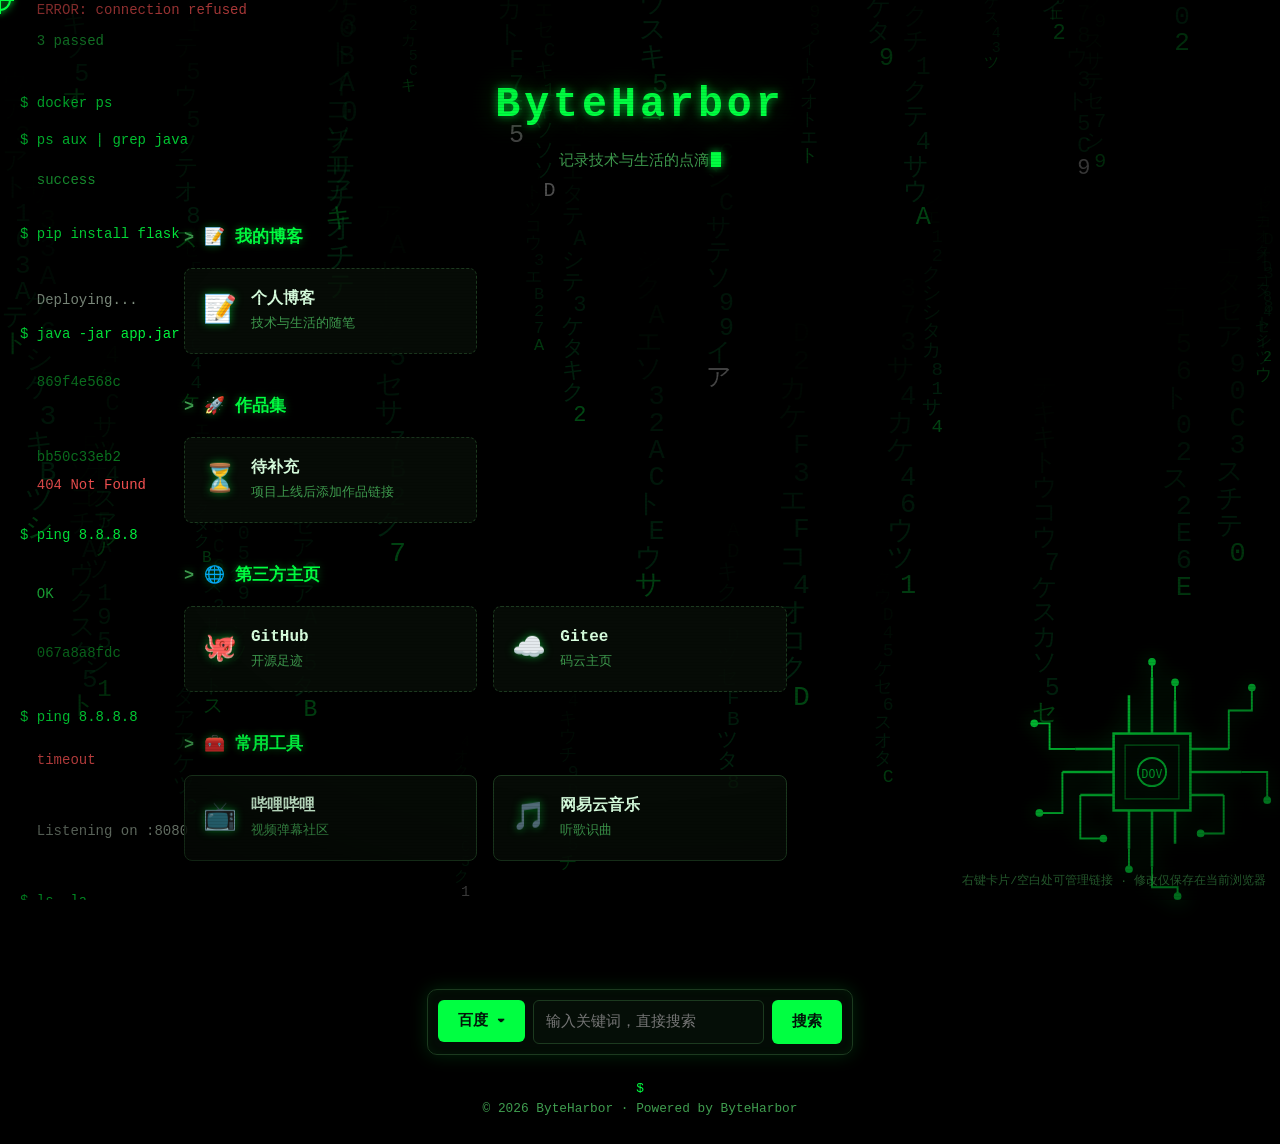
==== index.html @ 2bb4c57e "feat: ByteHarbor 黑客风个人主页导航站" ====
<!DOCTYPE html>
<html lang="zh-CN">
<head>
  <meta charset="UTF-8">
  <meta name="viewport" content="width=device-width, initial-scale=1.0">
  <title>ByteHarbor 的主页</title>
  <meta name="description" content="ByteHarbor 的个人主页：博客、作品集与常用链接导航">
  <meta name="theme-color" content="#000000">
  <meta property="og:title" content="ByteHarbor 的主页">
  <meta property="og:description" content="个人导航站：博客、作品集与常用链接">
  <meta property="og:type" content="website">
  <link rel="icon" href="data:image/svg+xml,%3Csvg xmlns='http://www.w3.org/2000/svg' viewBox='0 0 16 16'%3E%3Crect width='16' height='16' fill='%23000'/%3E%3Ctext x='3' y='12' font-family='monospace' font-size='12' fill='%2300ff41'%3E%26gt;%3C/text%3E%3C/svg%3E">
  <link rel="stylesheet" href="css/style.css">
</head>
<body>
  <header class="site-header">
    <h1 id="site-name">ByteHarbor</h1>
    <p id="site-subtitle">记录技术与生活的点滴</p>
  </header>

  <main id="groups" class="groups"></main>

  <img id="hacker-face" src="assets/circuit.svg" alt="">

  <footer class="site-footer">
    <p id="footer-text"></p>
  </footer>

  <script src="js/links.js"></script>
  <script src="js/manage.js"></script>
  <script src="js/cursor.js"></script>
  <script src="js/rain.js"></script>
  <script src="js/main.js"></script>
</body>
</html>
---- css/style.css ----
* {
  margin: 0;
  padding: 0;
  box-sizing: border-box;
}

:root {
  --bg: #000;
  --bg-card: rgba(8, 14, 8, 0.85);
  --bg-card-hover: rgba(12, 22, 12, 0.95);
  --border: #1c3a1f;
  --text: #b8ffc4;
  --text-dim: #3f9d4f;
  --accent: #00ff41;
}

body {
  background: #000;
  color: var(--text);
  font-family: "Consolas", "Courier New", "PingFang SC", monospace;
  line-height: 1.6;
  min-height: 100vh;
  display: flex;
  flex-direction: column;
  overflow-x: hidden;
}

/* ===== CRT 扫描线 + 暗角 ===== */
body::before {
  content: "";
  position: fixed;
  inset: 0;
  z-index: 200;
  pointer-events: none;
  background: repeating-linear-gradient(
    to bottom,
    rgba(0, 0, 0, 0) 0px,
    rgba(0, 0, 0, 0) 2px,
    rgba(0, 0, 0, 0.18) 3px
  );
}

body::after {
  content: "";
  position: fixed;
  inset: 0;
  z-index: 200;
  pointer-events: none;
  background: radial-gradient(ellipse at center, rgba(0, 0, 0, 0) 55%, rgba(0, 0, 0, 0.55) 100%);
}

::selection {
  background: var(--accent);
  color: #000;
}

/* ===== 滚动条 ===== */
::-webkit-scrollbar {
  width: 10px;
}

::-webkit-scrollbar-track {
  background: #000;
}

::-webkit-scrollbar-thumb {
  background: #17351b;
  border-radius: 5px;
}

::-webkit-scrollbar-thumb:hover {
  background: #1f4a25;
}

/* ===== 代码雨画布（雨 + 日志流双层） ===== */
#rain,
#log {
  position: fixed;
  top: 0;
  left: 0;
  z-index: -2;
}

/* ===== 头部 ===== */
.site-header {
  text-align: center;
  padding: 72px 20px 36px;
}

.site-header h1 {
  font-size: 2.6rem;
  letter-spacing: 4px;
  color: var(--accent);
  text-shadow: 0 0 10px rgba(0, 255, 65, 0.6), 0 0 30px rgba(0, 255, 65, 0.3);
}

.site-header p {
  color: var(--text-dim);
  margin-top: 10px;
  font-size: 0.95rem;
}

/* 终端闪烁光标 */
.cursor {
  display: inline-block;
  width: 0.6em;
  height: 1em;
  margin-left: 2px;
  vertical-align: -0.15em;
  background: var(--accent);
  box-shadow: 0 0 8px rgba(0, 255, 65, 0.8);
  animation: blink 1s steps(1) infinite;
}

@keyframes blink {
  50% {
    opacity: 0;
  }
}

/* 用户偏好减少动态效果时：关闪烁、去扫描线 */
@media (prefers-reduced-motion: reduce) {
  .cursor {
    animation: none;
    opacity: 1;
  }

  body::before {
    display: none;
  }

  .card,
  .card:hover {
    transition: none;
    transform: none;
  }
}

/* ===== 分组容器 ===== */
.groups {
  flex: 1;
  max-width: 960px;
  margin: 0 auto;
  padding: 16px 24px 48px;
  width: 100%;
}

.group {
  margin-bottom: 40px;
}

.group-title {
  font-size: 1.05rem;
  margin-bottom: 16px;
  color: var(--accent);
  font-weight: 600;
  text-shadow: 0 0 8px rgba(0, 255, 65, 0.4);
}

.group-title::before {
  content: "> ";
  color: var(--text-dim);
}

/* ===== 卡片网格 ===== */
.card-grid {
  display: grid;
  grid-template-columns: repeat(auto-fill, minmax(240px, 1fr));
  gap: 16px;
}

.card {
  display: flex;
  align-items: center;
  gap: 14px;
  padding: 18px;
  background: var(--bg-card);
  border: 1px solid var(--border);
  border-radius: 8px;
  text-decoration: none;
  color: inherit;
  transition: transform 0.15s ease, background 0.15s ease, border-color 0.15s ease,
    box-shadow 0.15s ease;
}

.card:hover {
  background: var(--bg-card-hover);
  border-color: var(--accent);
  box-shadow: 0 0 14px rgba(0, 255, 65, 0.35), inset 0 0 8px rgba(0, 255, 65, 0.08);
  transform: translateY(-2px);
}

.card-placeholder {
  border-style: dashed;
  cursor: default;
}

.card-placeholder:hover {
  background: var(--bg-card);
  border-color: var(--border);
  box-shadow: none;
  transform: none;
}

.card-icon {
  font-size: 1.7rem;
  flex-shrink: 0;
  filter: drop-shadow(0 0 4px rgba(0, 255, 65, 0.5));
}

.card-body {
  display: flex;
  flex-direction: column;
  min-width: 0;
}

.card-title {
  font-size: 1rem;
  font-weight: 600;
  color: #d8ffdf;
}

.card:hover .card-title {
  color: var(--accent);
}

.card-desc {
  font-size: 0.8rem;
  color: var(--text-dim);
  margin-top: 2px;
  overflow: hidden;
  text-overflow: ellipsis;
  white-space: nowrap;
}

/* ===== 全局搜索框（页脚上方，居中） ===== */
#global-search {
  display: flex;
  gap: 8px;
  width: calc(100vw / 3);
  min-width: 320px;
  max-width: calc(100vw - 32px);
  margin: 40px auto 0;
  padding: 10px;
  background: rgba(4, 14, 7, 0.85);
  border: 1px solid var(--border);
  border-radius: 10px;
  box-shadow: 0 0 18px rgba(0, 255, 65, 0.15), inset 0 0 10px rgba(0, 255, 65, 0.05);
  backdrop-filter: blur(6px);
}

#global-search input {
  flex: 1;
  min-width: 0;
  padding: 9px 12px;
  font: inherit;
  font-size: 0.95rem;
  color: var(--text);
  background: #050e07;
  border: 1px solid var(--border);
  border-radius: 6px;
  outline: none;
  transition: border-color 0.15s ease, box-shadow 0.15s ease;
}

#global-search input:focus {
  border-color: var(--accent);
  box-shadow: 0 0 10px rgba(0, 255, 65, 0.3);
}

#global-search button {
  flex-shrink: 0;
  padding: 9px 20px;
  font: inherit;
  font-size: 0.95rem;
  font-weight: 600;
  color: #02150a;
  background: var(--accent);
  border: none;
  border-radius: 6px;
  cursor: pointer;
  transition: filter 0.15s ease, transform 0.15s ease;
}

#global-search button:hover {
  filter: brightness(1.2);
  transform: translateY(-1px);
}

#global-search button:active {
  transform: translateY(0);
}

/* ===== 引擎选择器（自定义下拉，弹出列表可完全定制） ===== */
.engine-select {
  position: relative;
  flex-shrink: 0;
}

.engine-btn {
  display: flex;
  align-items: center;
  gap: 4px;
  padding: 8px 10px;
  font: inherit;
  font-size: 0.9rem;
  color: var(--text);
  background: #050e07;
  border: 1px solid var(--border);
  border-radius: 6px;
  cursor: pointer;
  white-space: nowrap;
  transition: border-color 0.15s ease, color 0.15s ease, box-shadow 0.15s ease;
}

.engine-btn:hover,
.engine-select.open .engine-btn {
  border-color: var(--accent);
  color: var(--accent);
  box-shadow: 0 0 10px rgba(0, 255, 65, 0.3);
}

.engine-panel {
  position: absolute;
  bottom: calc(100% + 6px);
  left: 0;
  min-width: 100%;
  max-height: 260px;
  overflow-y: auto;
  margin: 0;
  padding: 6px;
  list-style: none;
  background: rgba(5, 12, 6, 0.97);
  border: 1px solid var(--border);
  border-radius: 8px;
  box-shadow: 0 6px 24px rgba(0, 0, 0, 0.7), 0 0 12px rgba(0, 255, 65, 0.15);
  backdrop-filter: blur(6px);
  display: none;
  z-index: 1000;
}

.engine-panel.open {
  display: block;
}

.engine-opt {
  padding: 7px 10px;
  font-size: 0.9rem;
  color: var(--text);
  border-radius: 5px;
  cursor: pointer;
  white-space: nowrap;
  transition: background 0.12s ease, color 0.12s ease;
}

.engine-opt:hover {
  background: rgba(0, 255, 65, 0.12);
  color: var(--accent);
}

.engine-opt.active {
  color: var(--accent);
  font-weight: 600;
}

.engine-opt.active::before {
  content: "> ";
  color: var(--text-dim);
}

.engine-panel::-webkit-scrollbar {
  width: 8px;
}

.engine-panel::-webkit-scrollbar-thumb {
  background: #17351b;
  border-radius: 4px;
}

@media (max-width: 600px) {
  #global-search {
    margin: 28px 16px 0;
    width: auto;
  }
}

/* ===== 页脚 ===== */
.site-footer {
  text-align: center;
  padding: 24px;
  color: var(--text-dim);
  font-size: 0.8rem;
}

.site-footer::before {
  content: "$ ";
  color: var(--accent);
}

/* ===== 电路芯片水印（右侧 1/3，呼吸渐隐渐显） ===== */
#hacker-face {
  position: fixed;
  right: 0;
  bottom: 0;
  z-index: -1;
  width: 20vw;
  height: auto;
  pointer-events: none;
  filter: drop-shadow(0 0 10px rgba(0, 255, 65, 0.4));
  animation: breathe 8s ease-in-out infinite;
}

@keyframes breathe {
  0%, 100% {
    opacity: 0;
  }
  50% {
    opacity: 0.28;
  }
}

@media (prefers-reduced-motion: reduce) {
  #hacker-face {
    animation: none;
    opacity: 0.25;
  }
}

@media (max-width: 600px) {
  #hacker-face {
    width: 220px;
    right: -40px;
    bottom: -40px;
  }
}

/* ===== 响应式 ===== */
@media (max-width: 600px) {
  .site-header {
    padding-top: 44px;
  }

  .site-header h1 {
    font-size: 2rem;
  }

  .card-grid {
    grid-template-columns: 1fr;
  }
}

/* ===== 右键管理菜单 ===== */
#ctx-menu {
  position: fixed;
  z-index: 9999;
  min-width: 180px;
  padding: 6px;
  background: rgba(5, 12, 6, 0.97);
  border: 1px solid var(--border);
  border-radius: 8px;
  box-shadow: 0 6px 24px rgba(0, 0, 0, 0.7), 0 0 12px rgba(0, 255, 65, 0.15);
  backdrop-filter: blur(6px);
  display: none;
}

.ctx-item {
  display: flex;
  align-items: center;
  gap: 8px;
  padding: 8px 12px;
  font-size: 0.9rem;
  color: var(--text);
  border-radius: 5px;
  cursor: pointer;
  user-select: none;
}

.ctx-item:hover {
  background: rgba(0, 255, 65, 0.12);
  color: var(--accent);
}

.ctx-item.ctx-danger:hover {
  background: rgba(255, 60, 60, 0.12);
  color: #ff6b6b;
}

.ctx-icon {
  width: 20px;
  text-align: center;
}

.ctx-sep {
  height: 1px;
  background: var(--border);
  margin: 5px 8px;
}

/* 终端风菜单头部（屏幕两侧彩蛋菜单） */
.ctx-header {
  padding: 6px 12px 8px;
  margin-bottom: 4px;
  font-size: 0.78rem;
  color: var(--accent);
  border-bottom: 1px solid var(--border);
  user-select: none;
  white-space: nowrap;
}

/* ===== 编辑模态框 ===== */
#edit-modal {
  position: fixed;
  inset: 0;
  z-index: 10000;
  display: none;
  align-items: center;
  justify-content: center;
  background: rgba(0, 0, 0, 0.65);
  backdrop-filter: blur(3px);
}

#edit-modal.open {
  display: flex;
}

.modal-card {
  width: 420px;
  max-width: calc(100vw - 32px);
  padding: 22px;
  background: rgba(6, 14, 8, 0.98);
  border: 1px solid var(--border);
  border-radius: 10px;
  box-shadow: 0 0 24px rgba(0, 255, 65, 0.2);
}

.modal-card h3 {
  margin-bottom: 16px;
  font-size: 1.1rem;
  color: var(--accent);
  text-shadow: 0 0 8px rgba(0, 255, 65, 0.4);
}

.modal-card label {
  display: block;
  margin-bottom: 12px;
  font-size: 0.85rem;
  color: var(--text-dim);
}

.modal-card input {
  width: 100%;
  margin-top: 4px;
  padding: 8px 10px;
  font: inherit;
  font-size: 0.9rem;
  color: var(--text);
  background: #050e07;
  border: 1px solid var(--border);
  border-radius: 6px;
  outline: none;
}

.modal-card input:focus {
  border-color: var(--accent);
  box-shadow: 0 0 10px rgba(0, 255, 65, 0.25);
}

/* 常用图标快速选择面板 */
.icon-picker {
  display: grid;
  grid-template-columns: repeat(8, 1fr);
  gap: 4px;
  margin-top: 6px;
}

.icon-opt {
  padding: 4px 0;
  font-size: 1.1rem;
  line-height: 1.4;
  background: #050e07;
  border: 1px solid var(--border);
  border-radius: 6px;
  cursor: pointer;
  transition: border-color 0.12s ease, transform 0.12s ease, box-shadow 0.12s ease;
}

.icon-opt:hover {
  border-color: var(--accent);
  transform: translateY(-1px);
}

.icon-opt.active {
  background: rgba(0, 255, 65, 0.1);
  border-color: var(--accent);
  box-shadow: 0 0 8px rgba(0, 255, 65, 0.35);
}

.modal-actions {
  display: flex;
  justify-content: flex-end;
  gap: 10px;
  margin-top: 18px;
}

.m-btn {
  padding: 8px 18px;
  font: inherit;
  font-size: 0.9rem;
  color: var(--text);
  background: transparent;
  border: 1px solid var(--border);
  border-radius: 6px;
  cursor: pointer;
}

.m-btn:hover {
  border-color: var(--accent);
  color: var(--accent);
}

.m-primary {
  font-weight: 600;
  color: #02150a;
  background: var(--accent);
  border-color: var(--accent);
}

.m-primary:hover {
  color: #02150a;
  filter: brightness(1.15);
}

/* ===== 点击占位卡片蹦出的小字提示 ===== */
.tip-pop {
  position: fixed;
  z-index: 9998;
  padding: 6px 12px;
  font-size: 0.85rem;
  color: var(--accent);
  background: rgba(5, 12, 6, 0.95);
  border: 1px solid var(--accent);
  border-radius: 6px;
  box-shadow: 0 0 12px rgba(0, 255, 65, 0.3);
  pointer-events: none;
  user-select: none;
  white-space: nowrap;
  animation: tip-pop 1.5s ease forwards;
}

@keyframes tip-pop {
  0% {
    opacity: 0;
    transform: translate(-50%, 10px) scale(0.9);
  }
  15% {
    opacity: 1;
    transform: translate(-50%, 0) scale(1);
  }
  70% {
    opacity: 1;
    transform: translate(-50%, 0);
  }
  100% {
    opacity: 0;
    transform: translate(-50%, -14px);
  }
}

@media (prefers-reduced-motion: reduce) {
  .tip-pop {
    animation-name: tip-fade;
  }
}

@keyframes tip-fade {
  0% {
    opacity: 0;
    transform: translate(-50%, 0);
  }
  15% {
    opacity: 1;
  }
  70% {
    opacity: 1;
  }
  100% {
    opacity: 0;
  }
}

/* ===== 黑客风自定义鼠标 ===== */
* {
  cursor: none !important;
}

input,
textarea {
  cursor: text !important;
}

.curs {
  position: fixed;
  left: 0;
  top: 0;
  width: 22px;
  height: 22px;
  margin: -11px 0 0 -11px;
  z-index: 10001;
  pointer-events: none;
  border: 2px solid var(--accent);
  border-radius: 50%;
  box-shadow: 0 0 8px rgba(0, 255, 65, 0.6), inset 0 0 6px rgba(0, 255, 65, 0.3);
  transition: width 0.15s ease, height 0.15s ease, margin 0.15s ease, background 0.15s ease,
    border-color 0.15s ease;
}

.curs::before,
.curs::after {
  content: "";
  position: absolute;
  background: var(--accent);
  box-shadow: 0 0 6px rgba(0, 255, 65, 0.8);
}

.curs::before {
  left: 50%;
  top: -5px;
  width: 2px;
  height: 28px;
  transform: translateX(-50%);
}

.curs::after {
  top: 50%;
  left: -5px;
  height: 2px;
  width: 28px;
  transform: translateY(-50%);
}

.curs.curs-hover {
  width: 36px;
  height: 36px;
  margin: -18px 0 0 -18px;
  background: rgba(0, 255, 65, 0.14);
  border-color: #ffffff;
}

.curs.curs-hidden {
  display: none;
}

.curs-trail {
  position: fixed;
  z-index: 9997;
  font-family: "Consolas", "Courier New", monospace;
  font-size: 12px;
  color: var(--accent);
  pointer-events: none;
  user-select: none;
  animation: curs-fade 0.7s ease forwards;
}

@keyframes curs-fade {
  0% {
    opacity: 0.9;
    transform: translateY(0) scale(1);
  }
  100% {
    opacity: 0;
    transform: translateY(-14px) scale(0.5);
  }
}

@media (prefers-reduced-motion: reduce) {
  .curs-trail {
    display: none;
  }
}

/* ===== 管理提示（右下角小字） ===== */
#manage-hint {
  position: fixed;
  right: 14px;
  bottom: 10px;
  z-index: 300;
  font-size: 0.72rem;
  color: rgba(63, 157, 79, 0.55);
  pointer-events: none;
  user-select: none;
}
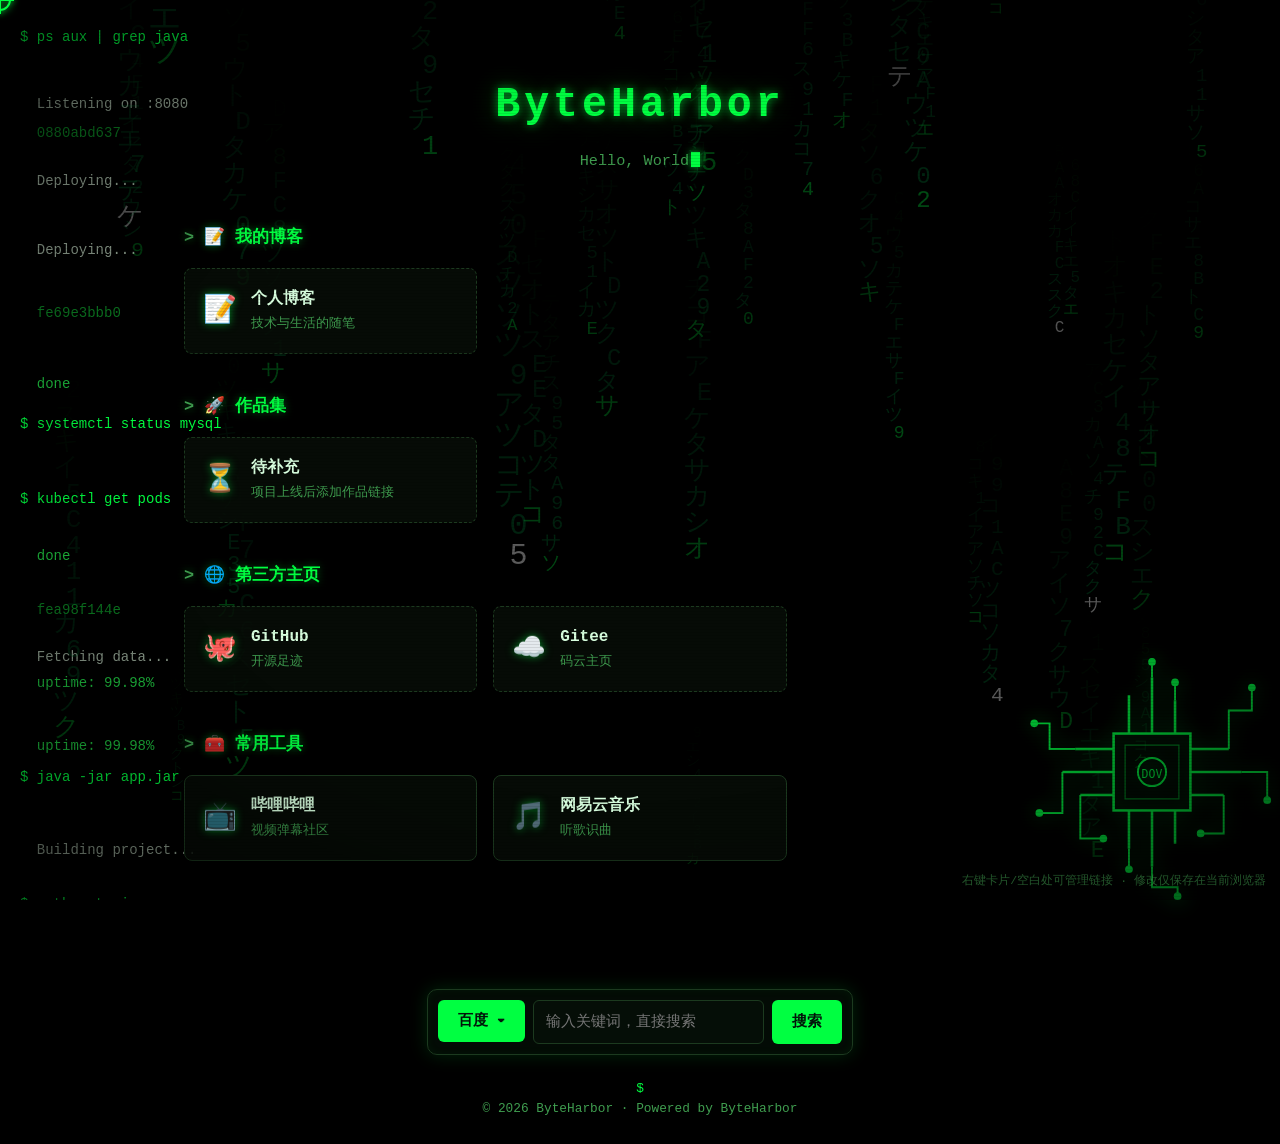
==== commit 64fb6487: "style: 网站标题去掉「的主页」后缀" ====
--- a/index.html
+++ b/index.html
@@ -3,10 +3,10 @@
 <head>
   <meta charset="UTF-8">
   <meta name="viewport" content="width=device-width, initial-scale=1.0">
-  <title>ByteHarbor 的主页</title>
+  <title>ByteHarbor</title>
   <meta name="description" content="ByteHarbor 的个人主页：博客、作品集与常用链接导航">
   <meta name="theme-color" content="#000000">
-  <meta property="og:title" content="ByteHarbor 的主页">
+  <meta property="og:title" content="ByteHarbor">
   <meta property="og:description" content="个人导航站：博客、作品集与常用链接">
   <meta property="og:type" content="website">
   <link rel="icon" href="data:image/svg+xml,%3Csvg xmlns='http://www.w3.org/2000/svg' viewBox='0 0 16 16'%3E%3Crect width='16' height='16' fill='%23000'/%3E%3Ctext x='3' y='12' font-family='monospace' font-size='12' fill='%2300ff41'%3E%26gt;%3C/text%3E%3C/svg%3E">
--- a/css/style.css
+++ b/css/style.css
@@ -444,8 +444,27 @@
     font-size: 2rem;
   }
 
+  .site-header p {
+    font-size: 0.8rem;
+  }
+
+  .groups {
+    padding: 12px 16px 40px;
+  }
+
   .card-grid {
     grid-template-columns: 1fr;
+    gap: 12px;
+  }
+
+  .card {
+    padding: 16px;
+    min-height: 64px; /* 保证触屏点击区域够大 */
+  }
+
+  .card-desc {
+    white-space: normal; /* 移动端允许描述换行，避免截断 */
+    line-height: 1.4;
   }
 }
 
@@ -696,6 +715,20 @@
 input,
 textarea {
   cursor: text !important;
+}
+
+/* 触屏设备（移动端）恢复系统光标，隐藏自定义准星 */
+@media (pointer: coarse) {
+  *,
+  input,
+  textarea {
+    cursor: auto !important;
+  }
+
+  .curs,
+  .curs-trail {
+    display: none !important;
+  }
 }
 
 .curs {
@@ -778,6 +811,51 @@
   }
 }
 
+/* ===== 黑客风提示 toast（替代原生 alert） ===== */
+.hack-toast {
+  position: fixed;
+  left: 50%;
+  bottom: 64px;
+  transform: translateX(-50%);
+  z-index: 10002;
+  padding: 10px 20px;
+  font-size: 0.9rem;
+  color: var(--accent);
+  background: rgba(5, 12, 6, 0.95);
+  border: 1px solid var(--accent);
+  border-radius: 8px;
+  box-shadow: 0 0 16px rgba(0, 255, 65, 0.35);
+  white-space: nowrap;
+  opacity: 0;
+  pointer-events: none;
+  transition: opacity 0.2s ease, transform 0.2s ease;
+}
+
+.hack-toast.show {
+  opacity: 1;
+  transform: translateX(-50%) translateY(-6px);
+}
+
+/* 确认框正文 */
+.ask-msg {
+  padding: 4px 0 6px;
+  font-size: 0.95rem;
+  color: var(--text);
+  line-height: 1.7;
+}
+
+/* 确认框的危险按钮态 */
+.m-btn.m-danger {
+  border-color: #7a2a2a;
+  color: #ff6b6b;
+}
+
+.m-btn.m-danger:hover {
+  background: rgba(255, 60, 60, 0.12);
+  border-color: #ff6b6b;
+  color: #ff6b6b;
+}
+
 /* ===== 管理提示（右下角小字） ===== */
 #manage-hint {
   position: fixed;
@@ -789,3 +867,50 @@
   pointer-events: none;
   user-select: none;
 }
+
+/* ===== 移动端增强 ===== */
+@media (pointer: coarse) {
+  /* 侧边彩蛋菜单在移动端右键不可用，隐藏背景里的 manage-hint（无意义文案） */
+  #manage-hint {
+    display: none;
+  }
+}
+
+/* ===== 移动端悬浮管理按钮（仅触屏显示） ===== */
+@media (pointer: coarse) {
+  .fab {
+    position: fixed;
+    right: 16px;
+    bottom: 18px;
+    z-index: 9990;
+    width: 56px;
+    height: 56px;
+    border-radius: 50%;
+    border: 1px solid var(--accent);
+    background: rgba(5, 12, 6, 0.92);
+    color: var(--accent);
+    font-size: 1.5rem;
+    line-height: 1;
+    box-shadow: 0 0 16px rgba(0, 255, 65, 0.35);
+    display: flex;
+    align-items: center;
+    justify-content: center;
+    cursor: pointer;
+  }
+
+  .fab:active {
+    filter: brightness(1.2);
+  }
+
+  /* 管理模式：卡片/分组的触摸编辑提示态 */
+  body.manage-mode .card {
+    outline: 1px dashed rgba(0, 255, 65, 0.5);
+    outline-offset: 3px;
+  }
+
+  body.manage-mode .group-title {
+    text-decoration: underline dashed rgba(0, 255, 65, 0.6);
+    text-underline-offset: 4px;
+    cursor: pointer;
+  }
+}
